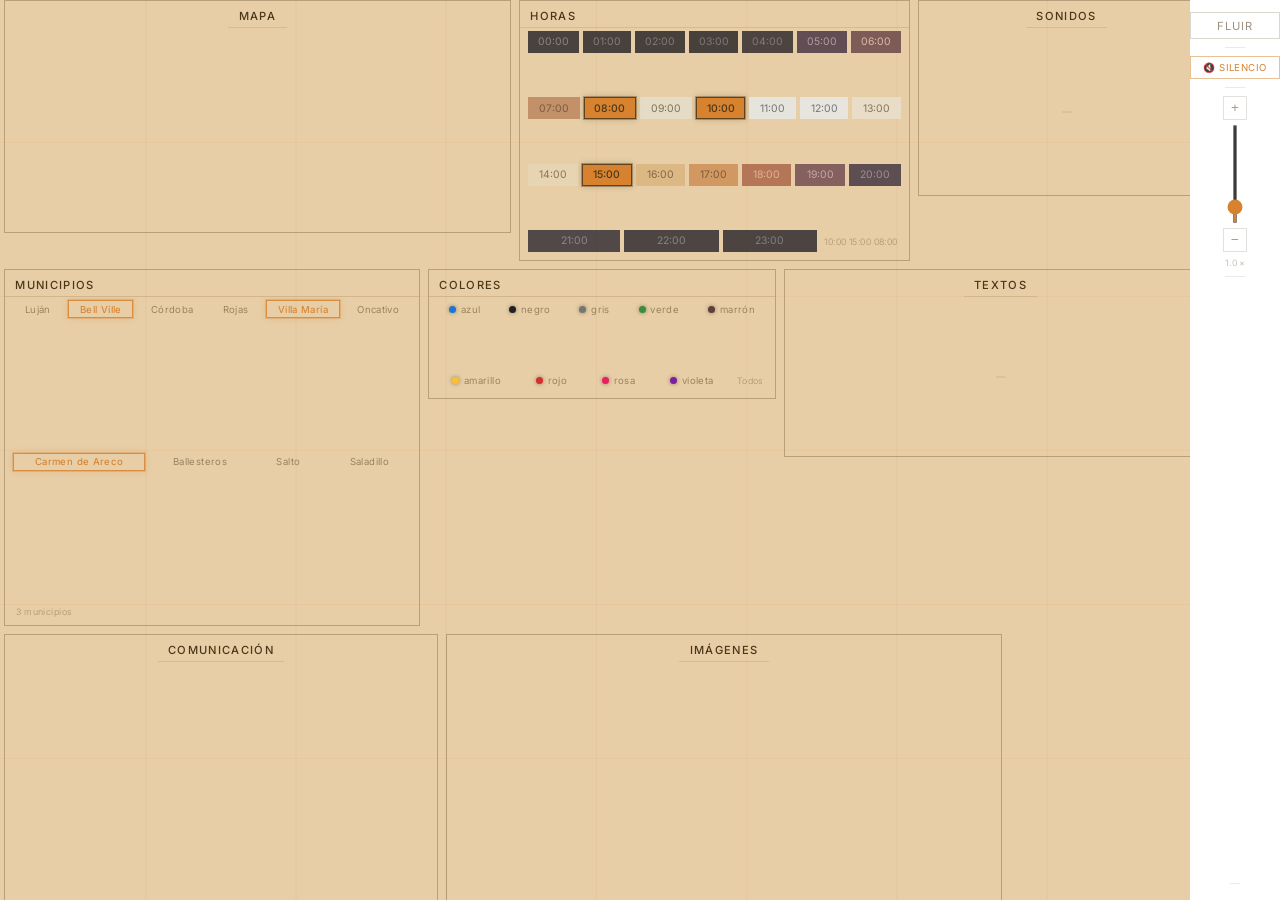
==== deploy/index.html @ 141fdb76 "Varias ediciones" ====
<!DOCTYPE html>
<html lang="es">
<head>
<meta charset="UTF-8">
<meta name="viewport" content="width=device-width, initial-scale=1.0">
<title>Flujos · Lienzo</title>
<link rel="preconnect" href="https://fonts.googleapis.com">
<link href="https://fonts.googleapis.com/css2?family=Inter:wght@300;400;500&display=swap" rel="stylesheet">
<link rel="stylesheet" href="css/estilos.css">
</head>
<body>

<canvas id="lienzo"></canvas>

<!-- Contenedor de bloques (en coordenadas mundo) -->
<div id="mundo"></div>

<!-- Barra lateral derecha -->
<div id="sidebar">
  <button id="btn-fluir" class="btn-fluir">Fluir</button>
  <div class="sidebar-sep"></div>
  <button id="btn-sonido" class="btn-sonido" type="button">🔊 Sonido</button>
  <div class="sidebar-sep"></div>
  <div id="zoom-ctrl">
    <button class="zoom-btn" id="zoom-in" type="button">+</button>
    <input type="range" id="zoom-slider" min="0.001" max="5" step="0.001" value="1" orient="vertical">
    <button class="zoom-btn" id="zoom-out" type="button">−</button>
    <div class="zoom-label" id="zoom-label">1.0×</div>
  </div>
  <div class="sidebar-sep"></div>
  <div id="sidebar-resumen"></div>
</div>

<script src="js/app.js?v=10"></script>
</body>
</html>
---- deploy/css/estilos.css ----
* { margin: 0; padding: 0; box-sizing: border-box; }
html, body { width: 100%; height: 100%; overflow: hidden; font-family: 'Inter', system-ui, sans-serif; }

:root {
  --tr: 200; --tg: 200; --tb: 200;
  --ar: 255; --ag: 200; --ab: 100;
}

#lienzo {
  display: block;
  position: absolute;
  left: 0; top: 0;
  width: calc(100% - 90px);
  height: 100%;
  cursor: grab;
}
#lienzo:active { cursor: grabbing; }

/* ═══════════════════════════════════════════════════
   MUNDO — contenedor de bloques (coordenadas mundo)
   ═══════════════════════════════════════════════════ */
#mundo {
  position: fixed;
  top: 0; left: 0;
  width: calc(100% - 90px);
  height: 100%;
  pointer-events: none;
  z-index: 10;
  overflow: hidden;
}

/* ═══════════════════════════════════════════════════
   BLOQUES
   ═══════════════════════════════════════════════════ */
.bloque {
  position: absolute;
  top: 0; left: 0;
  transform-origin: 0 0;
  pointer-events: none;
  border-radius: 0;
  background: transparent;
  border: 1.5px solid rgba(var(--tr), var(--tg), var(--tb), .3);
  overflow: hidden;
  display: flex;
  flex-direction: column;
}
.bloque > * { pointer-events: none; }
.bloque .chip,
.bloque .chip-hora,
.bloque .tag-item,
.bloque button,
.bloque audio,
.bloque video,
.bloque a,
.bloque select,
.bloque input,
.bloque textarea,
.bloque .tg-scroll,
.bloque .tg-msg { pointer-events: auto; }
.bloque-titulo {
  font-size: .7rem;
  font-weight: 500;
  letter-spacing: .12em;
  text-transform: uppercase;
  color: rgb(var(--tr), var(--tg), var(--tb));
  padding: .5rem .65rem .25rem;
  flex-shrink: 0;
  border-bottom: 1px solid rgba(var(--tr), var(--tg), var(--tb), .12);
}
.bloque-contenido {
  padding: .2rem .5rem .5rem;
  flex: 1;
  display: flex;
  flex-direction: column;
  gap: .15rem;
  min-height: 0;
  overflow-y: auto;
  color: rgb(var(--tr), var(--tg), var(--tb));
}
/* bloque de medios */
.bloque-media {
  justify-content: center;
  align-items: center;
}
.bloque-media .bloque-contenido {
  justify-content: center;
  align-items: center;
  padding: 1rem;
}

/* ═══════════════════════════════════════════════════
   CHIP reutilizable — sin fondo, solo texto
   ═══════════════════════════════════════════════════ */
.chip {
  display: flex;
  align-items: center;
  justify-content: center;
  gap: .3rem;
  padding: .15rem .4rem;
  border: 1px solid transparent;
  background: transparent;
  cursor: pointer;
  font-family: 'Inter', system-ui, sans-serif;
  font-size: .6rem;
  font-weight: 350;
  letter-spacing: .04em;
  color: rgba(var(--tr), var(--tg), var(--tb), .55);
  transition: color .2s ease, border-color .2s ease, box-shadow .2s ease, padding .2s ease;
  line-height: 1.2;
  text-align: center;
  white-space: nowrap;
  flex: 1 1 auto;
}
.chip:hover {
  color: rgb(var(--tr), var(--tg), var(--tb));
  padding-left: .65rem;
}
.chip.activo {
  color: rgb(var(--ar), var(--ag), var(--ab));
  font-weight: 450;
  border-color: rgba(var(--ar), var(--ag), var(--ab), .85);
  box-shadow: 0 0 0 1px rgba(var(--ar), var(--ag), var(--ab), .3),
              0 0 6px rgba(var(--ar), var(--ag), var(--ab), .25);
}

.chip-bola {
  display: inline-block;
  width: 7px;
  height: 7px;
  border-radius: 50%;
  flex-shrink: 0;
  box-shadow: 0 0 4px rgba(0,0,0,.4);
}

/* chip-hora */
.chip-hora {
  display: flex;
  align-items: center;
  justify-content: center;
  gap: .35rem;
  padding: .2rem .5rem;
  border: 1px solid transparent;
  background: rgb(var(--chip-bg));
  cursor: pointer;
  font-family: 'Inter', system-ui, sans-serif;
  font-size: .65rem;
  font-weight: 400;
  color: rgba(var(--chip-txt), .85);
  transition: opacity .2s ease, border-color .2s ease, box-shadow .2s ease;
  width: auto;
  line-height: 1.3;
  text-align: center;
  opacity: .7;
  flex: 1 1 auto;
}
.chip-hora:hover {
  opacity: 1;
}
.chip-hora.activo {
  background: rgb(var(--ar), var(--ag), var(--ab));
  color: rgb(var(--tr), var(--tg), var(--tb));
  font-weight: 500;
  opacity: 1;
  border-color: rgba(var(--tr), var(--tg), var(--tb), .85);
  box-shadow: 0 0 0 1px rgba(var(--tr), var(--tg), var(--tb), .35),
              0 0 6px rgba(var(--tr), var(--tg), var(--tb), .3);
}

/* ═══════════════════════════════════════════════════
   INFO — estado de selección
   ═══════════════════════════════════════════════════ */
.info-filtro {
  font-size: .55rem;
  font-weight: 300;
  letter-spacing: .05em;
  color: rgba(var(--tr), var(--tg), var(--tb), .4);
  padding: 0 .2rem;
  margin-left: auto;
  flex-shrink: 0;
}

/* ═══════════════════════════════════════════════════
   Tags cloud
   ═══════════════════════════════════════════════════ */
.tag-cloud {
  display: flex;
  flex-wrap: wrap;
  gap: .2rem .3rem;
  justify-content: space-between;
  align-content: space-between;
  align-items: center;
  padding: .2rem;
  width: 100%;
}
.tag-item {
  display: flex;
  align-items: center;
  justify-content: center;
  flex: 1 1 auto;
  color: rgba(var(--tr), var(--tg), var(--tb), .4);
  letter-spacing: .02em;
  line-height: 1.2;
  text-align: center;
  transition: color .2s, border-color .2s, box-shadow .2s;
}
.tag-item:hover { color: rgb(var(--tr), var(--tg), var(--tb)); }
.tag-item.activo {
  color: rgb(var(--ar), var(--ag), var(--ab));
  font-weight: 500;
  border-color: rgba(var(--ar), var(--ag), var(--ab), .85);
  box-shadow: 0 0 0 1px rgba(var(--ar), var(--ag), var(--ab), .3),
              0 0 6px rgba(var(--ar), var(--ag), var(--ab), .25);
}

/* ═══════════════════════════════════════════════════
   SIDEBAR — barra lateral derecha
   Usa colores de la paleta (el fondo del canvas es el color horario)
   ═══════════════════════════════════════════════════ */
#sidebar {
  position: fixed;
  right: 0; top: 0;
  width: 90px;
  height: 100%;
  display: flex;
  flex-direction: column;
  align-items: center;
  justify-content: flex-start;
  gap: .5rem;
  padding-top: .75rem;
  z-index: 200;
  pointer-events: none;
}
#sidebar > * { pointer-events: auto; }
.sidebar-sep {
  width: 20px;
  height: 1px;
  background: rgba(var(--tr), var(--tg), var(--tb), .1);
  flex-shrink: 0;
}

/* ═══════════════════════════════════════════════════
   BOTÓN FLUIR
   ═══════════════════════════════════════════════════ */
.btn-fluir {
  font-family: 'Inter', system-ui, sans-serif;
  font-size: .7rem;
  font-weight: 400;
  letter-spacing: .10em;
  text-transform: uppercase;
  padding: .35rem .65rem;
  border-radius: 0;
  border: 1px solid rgba(var(--tr), var(--tg), var(--tb), .2);
  background: transparent;
  color: rgba(var(--tr), var(--tg), var(--tb), .55);
  cursor: pointer;
  transition: all .3s ease;
  width: 100%;
}
.btn-fluir:hover {
  border-color: rgba(var(--tr), var(--tg), var(--tb), .4);
  color: rgb(var(--tr), var(--tg), var(--tb));
}
.btn-fluir.activo {
  border-color: rgba(var(--ar), var(--ag), var(--ab), .5);
  color: rgb(var(--ar), var(--ag), var(--ab));
  animation: pulse-fluir 2s ease-in-out infinite;
}
@keyframes pulse-fluir {
  0%, 100% { box-shadow: 0 0 8px rgba(var(--ar), var(--ag), var(--ab), .1); opacity: .6; }
  50%      { box-shadow: 0 0 24px rgba(var(--ar), var(--ag), var(--ab), .4); opacity: 1; }
}

/* ═══════════════════════════════════════════════════
   BOTÓN SONIDO
   ═══════════════════════════════════════════════════ */
.btn-sonido {
  font-family: 'Inter', system-ui, sans-serif;
  font-size: .6rem;
  font-weight: 400;
  letter-spacing: .05em;
  text-transform: uppercase;
  padding: .3rem .5rem;
  border-radius: 0;
  border: 1px solid rgba(var(--tr), var(--tg), var(--tb), .2);
  background: transparent;
  color: rgba(var(--tr), var(--tg), var(--tb), .55);
  cursor: pointer;
  transition: all .3s ease;
  width: 100%;
}
.btn-sonido:hover {
  border-color: rgba(var(--tr), var(--tg), var(--tb), .4);
  color: rgb(var(--tr), var(--tg), var(--tb));
}
.btn-sonido.activo {
  border-color: rgba(var(--ar), var(--ag), var(--ab), .5);
  color: rgb(var(--ar), var(--ag), var(--ab));
}

/* ═══════════════════════════════════════════════════
   ZOOM
   ═══════════════════════════════════════════════════ */
#zoom-ctrl {
  display: flex;
  flex-direction: column;
  align-items: center;
  gap: .25rem;
}
.zoom-btn {
  width: 24px;
  height: 24px;
  border-radius: 0;
  border: 1px solid rgba(var(--tr), var(--tg), var(--tb), .15);
  font-size: .85rem;
  font-weight: 300;
  cursor: pointer;
  display: flex;
  align-items: center;
  justify-content: center;
  transition: color .3s, border-color .3s;
  background: transparent;
  color: rgba(var(--tr), var(--tg), var(--tb), .5);
}
.zoom-btn:hover {
  border-color: rgba(var(--tr), var(--tg), var(--tb), .4);
  color: rgb(var(--tr), var(--tg), var(--tb));
}
#zoom-ctrl input[type=range] {
  width: 4px;
  height: 100px;
  writing-mode: vertical-lr;
  direction: rtl;
  cursor: pointer;
  outline: none;
  border: none;
  accent-color: rgb(var(--ar), var(--ag), var(--ab));
  margin: 0;
  padding: 0;
}
.zoom-label {
  font-size: .55rem;
  font-weight: 400;
  letter-spacing: .04em;
  opacity: .5;
  margin-top: .05rem;
  transition: color .3s;
  color: rgba(var(--tr), var(--tg), var(--tb), .6);
}

/* ═══════════════════════════════════════════════════
   SIDEBAR — resumen DB
   ═══════════════════════════════════════════════════ */
#sidebar-resumen {
  margin-top: auto;
  display: flex;
  flex-direction: column;
  align-items: center;
  gap: .2rem;
  padding: .6rem 0;
  font-size: .65rem;
  font-weight: 350;
  letter-spacing: .04em;
  color: rgba(var(--tr), var(--tg), var(--tb), .5);
  line-height: 1.3;
  text-align: center;
  width: 100%;
}
#sidebar-resumen .num {
  font-weight: 500;
  color: rgb(var(--ar), var(--ag), var(--ab));
}

/* ═══════════════════════════════════════════════════
   FADE — overlay de transición al presionar Fluir
   ═══════════════════════════════════════════════════ */
#fade-overlay {
  position: fixed;
  top: 0;
  left: 0;
  width: 100%;
  height: 100%;
  z-index: 9999;
  opacity: 0;
  pointer-events: none;
  transition: opacity .7s ease;
}
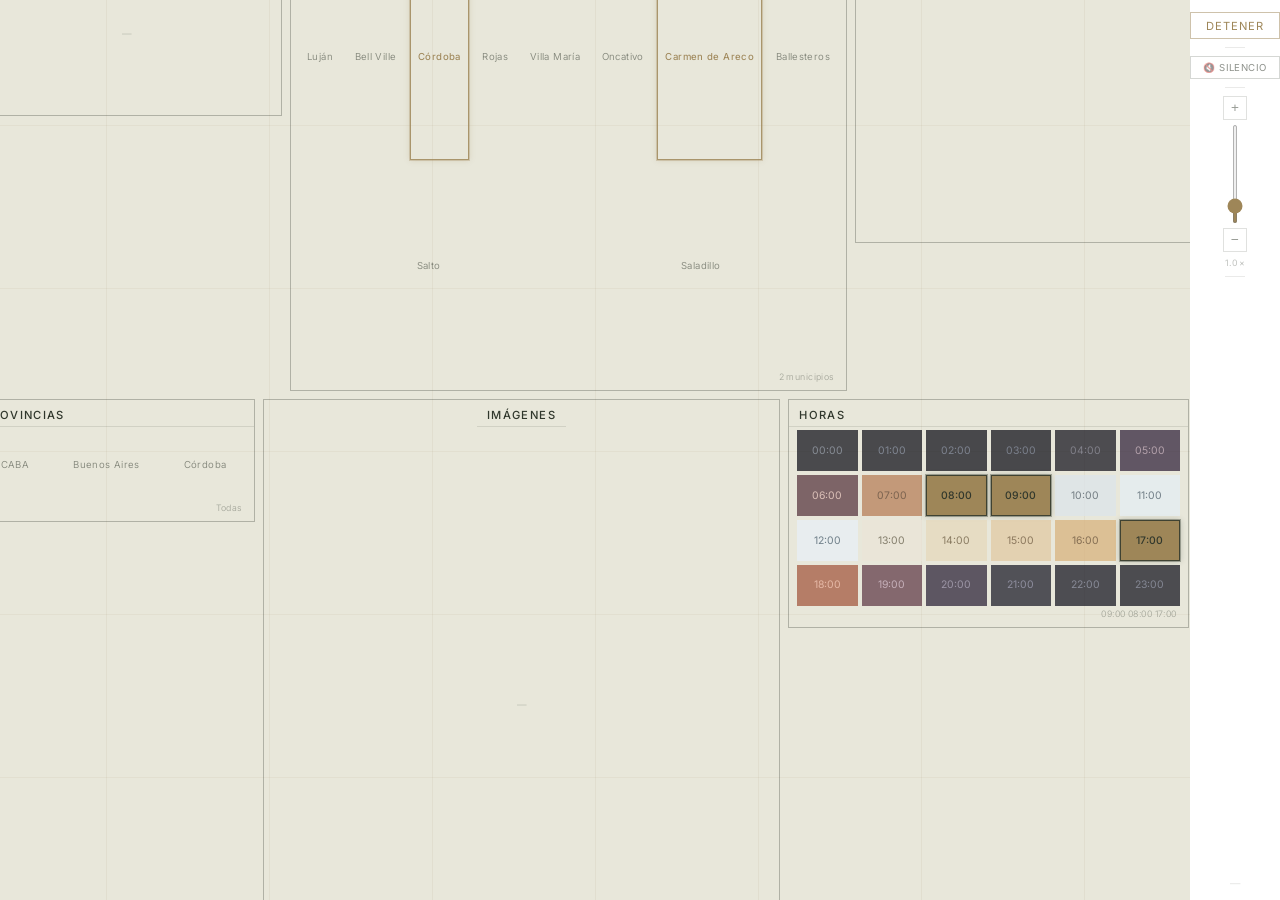
==== commit b6c5f23f: "feat(deploy): filtros multi-valor y por tag en API web + snapshot con titulo y keywords por tipo; do" ====
--- a/deploy/index.html
+++ b/deploy/index.html
@@ -31,6 +31,6 @@
   <div id="sidebar-resumen"></div>
 </div>
 
-<script src="js/app.js?v=10"></script>
+<script src="js/app.js?v=11"></script>
 </body>
 </html>
--- a/deploy/css/estilos.css
+++ b/deploy/css/estilos.css
@@ -45,6 +45,7 @@
   flex-direction: column;
 }
 .bloque > * { pointer-events: none; }
+.bloque .bloque-contenido,
 .bloque .chip,
 .bloque .chip-hora,
 .bloque .tag-item,
@@ -77,6 +78,15 @@
   overflow-y: auto;
   color: rgb(var(--tr), var(--tg), var(--tb));
 }
+
+.bloque-selector .bloque-contenido {
+  overflow-y: auto;
+  scrollbar-width: none;
+  -ms-overflow-style: none;
+}
+.bloque-selector .bloque-contenido::-webkit-scrollbar {
+  display: none;
+}
 /* bloque de medios */
 .bloque-media {
   justify-content: center;
@@ -110,10 +120,16 @@
   text-align: center;
   white-space: nowrap;
   flex: 1 1 auto;
+  align-self: stretch;
+  min-height: 0;
+  min-width: 0;
+  overflow: hidden;
+  text-overflow: ellipsis;
 }
 .chip:hover {
   color: rgb(var(--tr), var(--tg), var(--tb));
   padding-left: .65rem;
+  padding-right: .15rem;
 }
 .chip.activo {
   color: rgb(var(--ar), var(--ag), var(--ab));
@@ -152,6 +168,11 @@
   text-align: center;
   opacity: .7;
   flex: 1 1 auto;
+  align-self: stretch;
+  min-height: 0;
+  min-width: 0;
+  overflow: hidden;
+  text-overflow: ellipsis;
 }
 .chip-hora:hover {
   opacity: 1;
@@ -197,6 +218,11 @@
   align-items: center;
   justify-content: center;
   flex: 1 1 auto;
+  align-self: stretch;
+  min-height: 0;
+  min-width: 0;
+  overflow: hidden;
+  text-overflow: ellipsis;
   color: rgba(var(--tr), var(--tg), var(--tb), .4);
   letter-spacing: .02em;
   line-height: 1.2;
